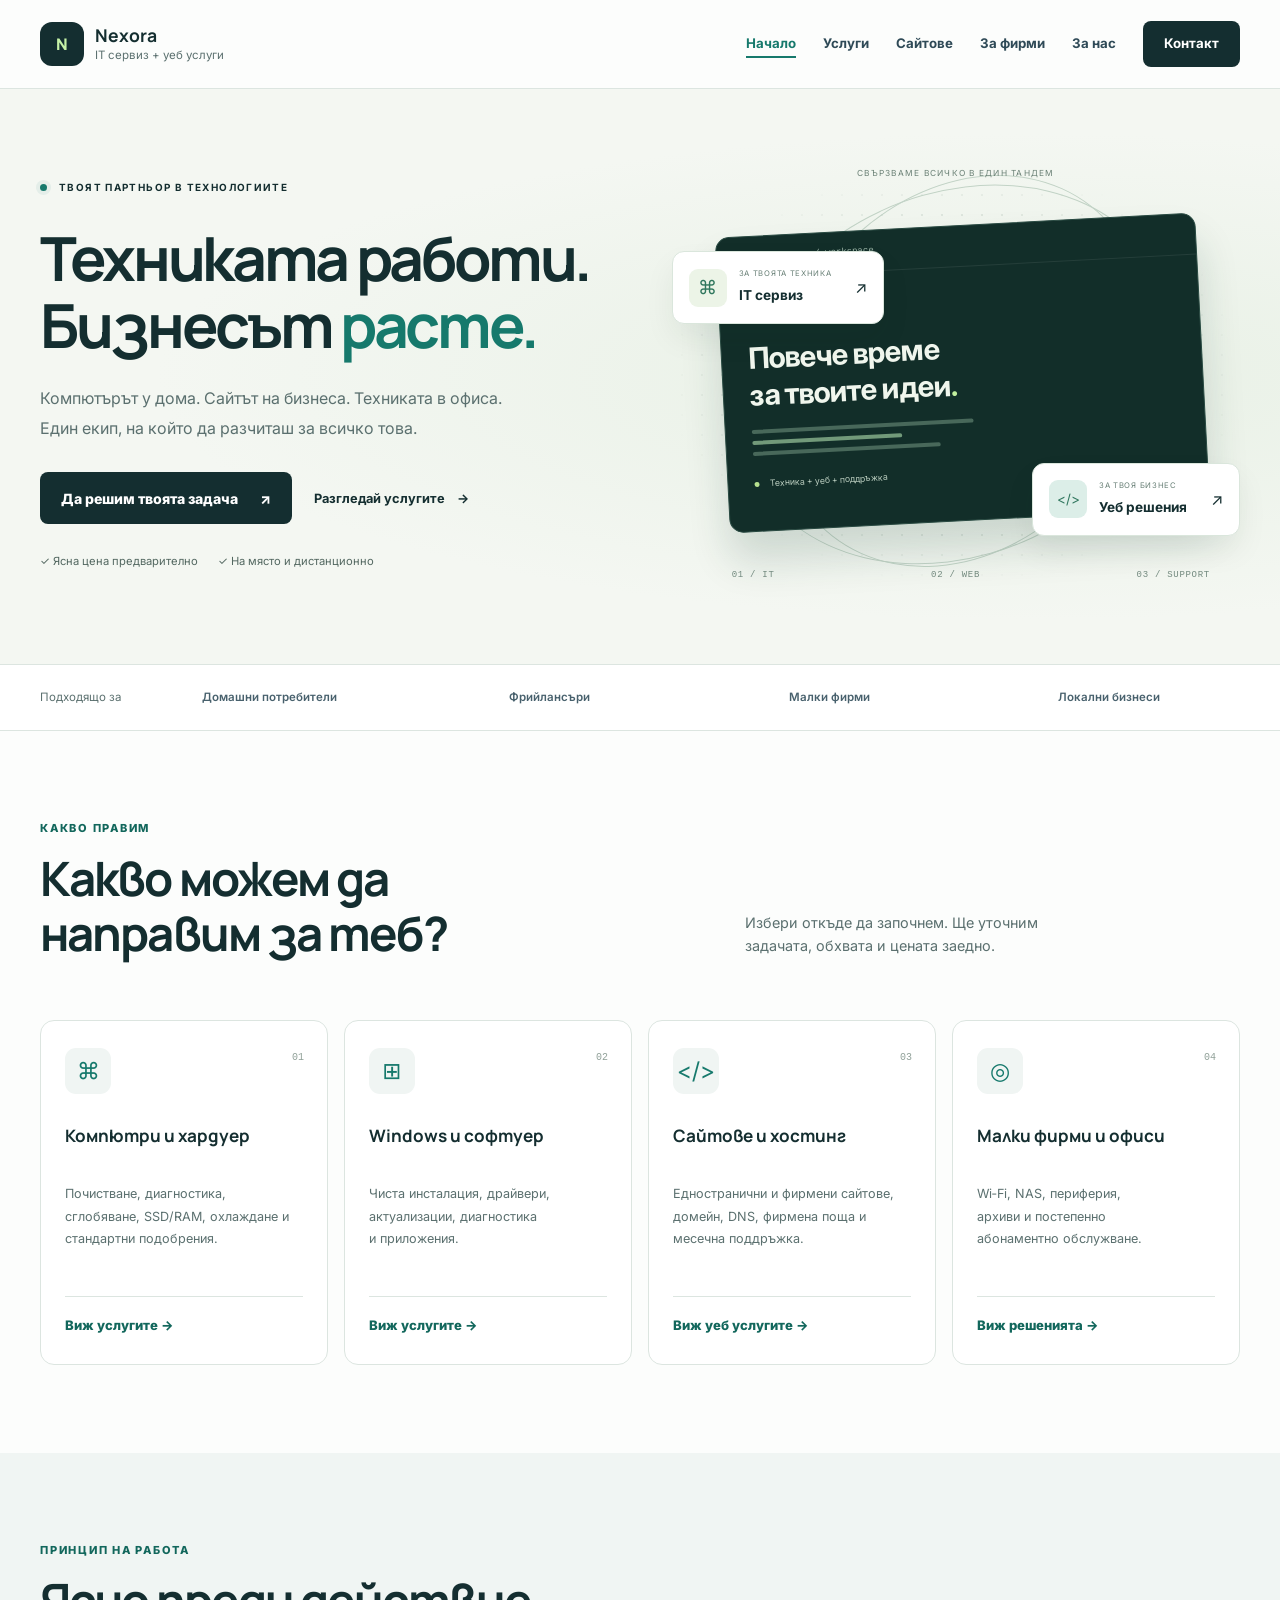
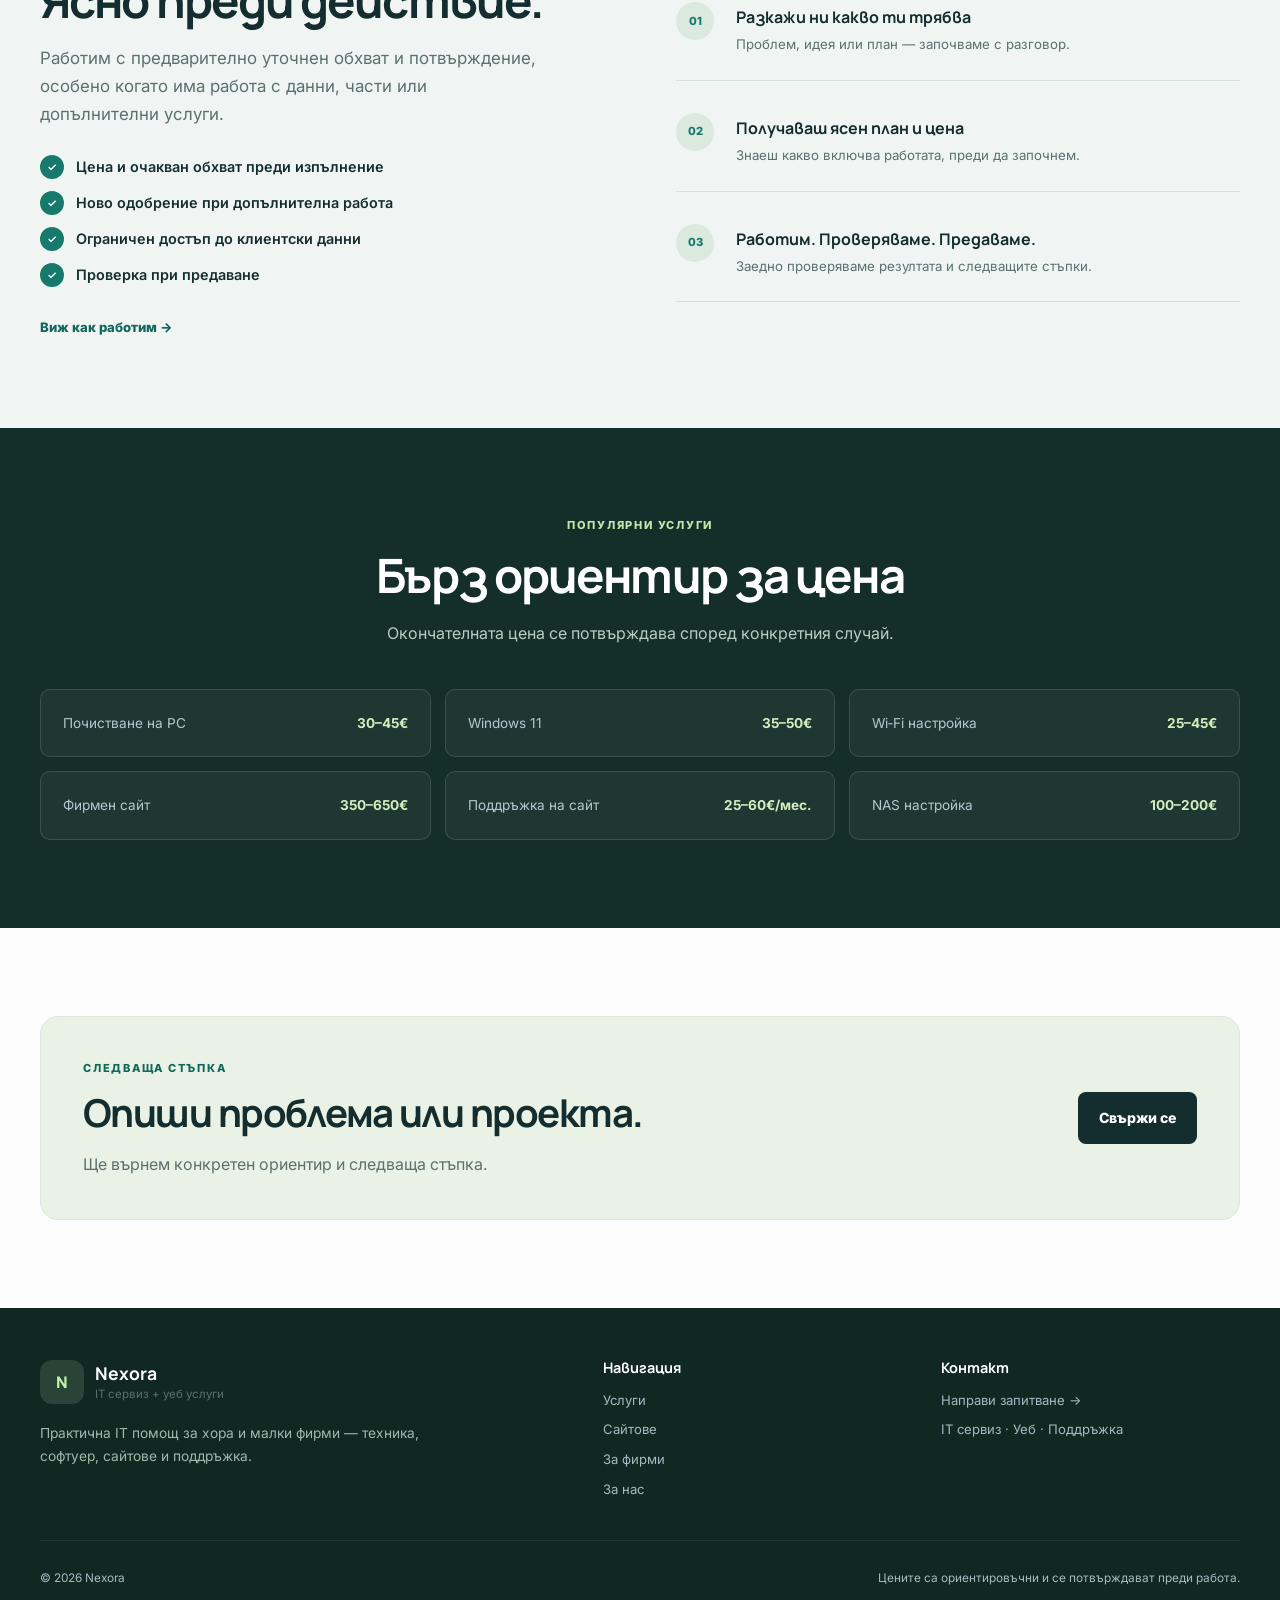
==== index.html @ 66989ac5 "first commit" ====
<!doctype html>
<html lang="bg">
  <head>
    <meta charset="utf-8" />
    <meta name="viewport" content="width=device-width,initial-scale=1" />
    <title>Nexora — IT сервиз, сайтове и поддръжка</title>
    <meta
      name="description"
      content="IT сервиз и уеб услуги за частни клиенти и малки фирми."
    />
    <meta name="theme-color" content="#0a1d27" />
    <link rel="stylesheet" href="assets/css/styles.css" />
  <link rel="icon" href="assets/favicon.svg" type="image/svg+xml" />
<link rel="stylesheet" href="assets/css/refresh.css" />
</head>
  <body>
<a class="skip-link" href="#main-content">Към съдържанието</a>
    <header class="site-header">
      <div class="container nav-wrap">
        <a class="brand" href="index.html"
          ><span class="brand-mark" aria-hidden="true">N</span
          ><span class="brand-text"
            ><strong>Nexora</strong
            ><small>IT сервиз + уеб услуги</small></span
          ></a
        ><button
          class="menu-toggle"
          aria-expanded="false"
          aria-controls="main-nav"
          aria-label="Отвори меню"
        >
          <span></span><span></span><span></span>
        </button>
        <nav class="main-nav" id="main-nav" aria-label="Основна навигация">
          <a href="index.html" aria-current="page">Начало</a><a href="services.html">Услуги</a
          ><a href="websites.html">Сайтове</a
          ><a href="business-support.html">За фирми</a
          ><a href="about.html">За нас</a
          ><a href="contact.html" class="nav-cta">Контакт</a>
        </nav>
      </div>
    </header>
    <main id="main-content">
      <section class="hero home-hero">
        <div class="container hero-grid">
          <div class="hero-copy">
            <p class="availability"><span class="status-dot"></span> ТВОЯТ ПАРТНЬОР В ТЕХНОЛОГИИТЕ</p>
            <h1>Техниката работи.<br>Бизнесът <span>расте.</span></h1>
            <p class="lead">Компютърът у дома. Сайтът на бизнеса. Техниката в офиса. Един екип, на който да разчиташ за всичко това.</p>
            <div class="hero-actions"><a class="btn btn-primary" href="contact.html">Да решим твоята задача <span aria-hidden="true">↗</span></a><a class="hero-secondary" href="services.html">Разгледай услугите <span aria-hidden="true">→</span></a></div>
            <div class="hero-assurances"><span>✓ Ясна цена предварително</span><span>✓ На място и дистанционно</span></div>
          </div>
          <div class="tech-scene" aria-label="Техника, уеб и поддръжка в един тандем">
            <div class="scene-grid"></div><div class="orbit orbit-one"></div><div class="orbit orbit-two"></div>
            <div class="scene-label">СВЪРЗВАМЕ ВСИЧКО В ЕДИН ТАНДЕМ</div>
            <div class="scene-window"><div class="window-top"><span></span><span></span><span></span><small>nexora / workspace</small></div><div class="window-content"><span class="window-kicker">ПО-МАЛКО IT ГРИЖИ</span><strong>Повече време<br>за твоите идеи<span>.</span></strong><div class="code-lines"><i></i><i></i><i></i></div><div class="window-bottom"><span class="status-dot"></span> Техника + уеб + поддръжка</div></div></div>
            <a class="floating-chip chip-hardware" href="services.html#hardware"><span class="chip-icon">⌘</span><span><small>ЗА ТВОЯТА ТЕХНИКА</small><strong>IT сервиз</strong></span><b>↗</b></a>
            <a class="floating-chip chip-web" href="websites.html"><span class="chip-icon">&lt;/&gt;</span><span><small>ЗА ТВОЯ БИЗНЕС</small><strong>Уеб решения</strong></span><b>↗</b></a>
            <div class="scene-caption"><span>01 / IT</span><span>02 / WEB</span><span>03 / SUPPORT</span></div>
          </div>
        </div>
      </section>
      <section class="logo-strip">
        <div class="container logo-strip-grid">
          <span>Подходящо за</span><strong>Домашни потребители</strong
          ><strong>Фрийлансъри</strong><strong>Малки фирми</strong
          ><strong>Локални бизнеси</strong>
        </div>
      </section>
      <section class="section">
        <div class="container">
          <div class="section-heading split-heading">
            <div>
              <p class="eyebrow">Какво правим</p>
              <h2>Какво можем да<br>направим за теб?</h2>
            </div>
            <p>
              Избери откъде да започнем. Ще уточним задачата, обхвата и цената заедно.
            </p>
          </div>
          <div class="feature-grid home-services">
            <a class="feature-card" href="services.html#hardware"
              ><span class="service-icon" aria-hidden="true">⌘</span><span class="card-index">01</span>
              <h3>Компютри и хардуер</h3>
              <p>
                Почистване, диагностика, сглобяване, SSD/RAM, охлаждане и
                стандартни подобрения.
              </p>
              <span class="text-link">Виж услугите →</span></a
            ><a class="feature-card" href="services.html#software"
              ><span class="service-icon" aria-hidden="true">⊞</span><span class="card-index">02</span>
              <h3>Windows и софтуер</h3>
              <p>
                Чиста инсталация, драйвери, актуализации, диагностика и
                приложения.
              </p>
              <span class="text-link">Виж услугите →</span></a
            ><a class="feature-card" href="websites.html"
              ><span class="service-icon" aria-hidden="true">&lt;/&gt;</span><span class="card-index">03</span>
              <h3>Сайтове и хостинг</h3>
              <p>
                Едностранични и фирмени сайтове, домейн, DNS, фирмена поща и
                месечна поддръжка.
              </p>
              <span class="text-link">Виж уеб услугите →</span></a
            ><a class="feature-card" href="business-support.html"
              ><span class="service-icon" aria-hidden="true">◎</span><span class="card-index">04</span>
              <h3>Малки фирми и офиси</h3>
              <p>
                Wi‑Fi, NAS, периферия, архиви и постепенно абонаментно
                обслужване.
              </p>
              <span class="text-link">Виж решенията →</span></a
            >
          </div>
        </div>
      </section>
      <section class="section alt">
        <div class="container two-col">
          <div>
            <p class="eyebrow">Принцип на работа</p>
            <h2>Ясно преди действие.</h2>
            <p class="copy">
              Работим с предварително уточнен обхват и потвърждение, особено
              когато има работа с данни, части или допълнителни услуги.
            </p>
            <div class="check-list">
              <div><span>✓</span>Цена и очакван обхват преди изпълнение</div>
              <div><span>✓</span>Ново одобрение при допълнителна работа</div>
              <div><span>✓</span>Ограничен достъп до клиентски данни</div>
              <div><span>✓</span>Проверка при предаване</div>
            </div>
            <a class="text-link" href="about.html">Виж как работим →</a>
          </div>
          <div class="working-steps">
            <article><span>01</span><div><h3>Разкажи ни какво ти трябва</h3><p>Проблем, идея или план — започваме с разговор.</p></div></article>
            <article><span>02</span><div><h3>Получаваш ясен план и цена</h3><p>Знаеш какво включва работата, преди да започнем.</p></div></article>
            <article><span>03</span><div><h3>Работим. Проверяваме. Предаваме.</h3><p>Заедно проверяваме резултата и следващите стъпки.</p></div></article>
          </div>
        </div>
      </section>
      <section class="section dark">
        <div class="container">
          <div class="section-heading centered">
            <p class="eyebrow">Популярни услуги</p>
            <h2>Бърз ориентир за цена</h2>
            <p class="light-copy">
              Окончателната цена се потвърждава според конкретния случай.
            </p>
          </div>
          <div class="quick-price-grid">
            <article>
              <span>Почистване на PC</span><strong>30–45€</strong>
            </article>
            <article><span>Windows 11</span><strong>35–50€</strong></article>
            <article>
              <span>Wi‑Fi настройка</span><strong>25–45€</strong>
            </article>
            <article><span>Фирмен сайт</span><strong>350–650€</strong></article>
            <article>
              <span>Поддръжка на сайт</span><strong>25–60€/мес.</strong>
            </article>
            <article>
              <span>NAS настройка</span><strong>100–200€</strong>
            </article>
          </div>
        </div>
      </section>
      <section class="section">
        <div class="container cta-card">
          <div>
            <p class="eyebrow">Следваща стъпка</p>
            <h2>Опиши проблема или проекта.</h2>
            <p>Ще върнем конкретен ориентир и следваща стъпка.</p>
          </div>
          <a class="btn btn-primary" href="contact.html">Свържи се</a>
        </div>
      </section>
    </main>
    <footer class="site-footer">
      <div class="container footer-grid">
        <div>
          <div class="brand footer-brand">
            <span class="brand-mark" aria-hidden="true">N</span
            ><span class="brand-text"
              ><strong>Nexora</strong
              ><small>IT сервиз + уеб услуги</small></span
            >
          </div>
          <p class="footer-copy">
            Практична IT помощ за хора и малки фирми — техника, софтуер, сайтове
            и поддръжка.
          </p>
        </div>
        <div>
          <h4>Навигация</h4>
          <div class="footer-links">
            <a href="services.html">Услуги</a><a href="websites.html">Сайтове</a
            ><a href="business-support.html">За фирми</a
            ><a href="about.html">За нас</a>
          </div>
        </div>
        <div>
          <h4>Контакт</h4>
          <div class="footer-links">
            <a href="contact.html">Направи запитване →</a><span>IT сервиз · Уеб · Поддръжка</span>
          </div>
        </div>
        <div class="footer-bottom">
          <span>© <span id="year"></span> Nexora</span
          ><span>Цените са ориентировъчни и се потвърждават преди работа.</span>
        </div>
      </div>
    </footer>
    <script src="assets/js/main.js"></script>
  </body>
</html>
---- assets/css/styles.css ----
@import url('https://fonts.googleapis.com/css2?family=Inter:wght@400;500;600;700;800&family=Manrope:wght@600;700;800&display=swap');
:root{--bg:#f7fafb;--surface:#fff;--soft:#eef5f6;--ink:#0a1d27;--muted:#627985;--line:#d8e5e8;--accent:#16a7a1;--accent-dark:#0e817d;--accent-soft:#def5f3;--dark:#071923;--dark2:#0c2a37;--shadow:0 20px 60px rgba(10,29,39,.10);--radius:22px}
*{box-sizing:border-box}html{scroll-behavior:smooth}body{margin:0;font-family:Inter,system-ui,-apple-system,BlinkMacSystemFont,"Segoe UI",sans-serif;color:var(--ink);background:var(--bg);line-height:1.65;-webkit-font-smoothing:antialiased}a{color:inherit;text-decoration:none}button,input,select,textarea{font:inherit}.container{width:min(1160px,calc(100% - 40px));margin-inline:auto}.narrow{max-width:900px}.section{padding:96px 0}.eyebrow{margin:0 0 14px;color:var(--accent-dark);font-size:.76rem;font-weight:800;letter-spacing:.14em;text-transform:uppercase}h1,h2,h3,h4{font-family:Manrope,Inter,sans-serif;margin-top:0;line-height:1.08}h1{margin-bottom:24px;font-size:clamp(3rem,7vw,6.6rem);letter-spacing:-.055em}h2{margin-bottom:18px;font-size:clamp(2.15rem,4.4vw,4rem);letter-spacing:-.04em}h3{margin-bottom:12px;font-size:1.25rem}.lead,.copy{color:var(--muted);font-size:1.06rem}.lead{max-width:760px;font-size:1.16rem}.site-header{position:sticky;top:0;z-index:80;border-bottom:1px solid rgba(216,229,232,.85);background:rgba(247,250,251,.9);backdrop-filter:blur(18px)}.nav-wrap{display:flex;min-height:78px;align-items:center;justify-content:space-between;gap:24px}.brand{display:inline-flex;align-items:center;gap:11px}.brand-mark{display:grid;width:44px;height:44px;place-items:center;border-radius:13px;color:#fff;background:linear-gradient(135deg,var(--accent),#64d3cd);font-family:Manrope;font-weight:800;box-shadow:0 10px 28px rgba(22,167,161,.24)}.brand-text{display:flex;flex-direction:column;line-height:1.1}.brand-text strong{font-family:Manrope}.brand-text small{margin-top:4px;color:var(--muted);font-size:.72rem}.main-nav{display:flex;align-items:center;gap:22px;font-size:.9rem;font-weight:700}.main-nav a:not(.nav-cta){color:#2f4a57}.nav-cta{padding:11px 16px;border-radius:12px;color:#fff;background:var(--ink)}.menu-toggle{display:none;width:44px;height:44px;padding:10px;border:0;background:transparent}.menu-toggle span{display:block;height:2px;margin:6px 0;background:var(--ink)}
.hero{overflow:hidden;padding:88px 0 96px;background:radial-gradient(circle at 83% 10%,rgba(22,167,161,.15),transparent 28rem),linear-gradient(180deg,#fbfdfd,#f5f9fa)}.hero-grid{display:grid;grid-template-columns:1.08fr .92fr;gap:70px;align-items:center}.hero h1 span{color:var(--accent)}.hero-actions{display:flex;flex-wrap:wrap;gap:12px;margin:30px 0 42px}.btn{display:inline-flex;min-height:50px;align-items:center;justify-content:center;padding:0 20px;border:1px solid transparent;border-radius:14px;cursor:pointer;font-weight:800;transition:.2s}.btn:hover{transform:translateY(-2px)}.btn-primary{color:#fff;background:linear-gradient(135deg,var(--accent),var(--accent-dark));box-shadow:0 12px 30px rgba(22,167,161,.22)}.btn-secondary{border-color:var(--line);background:#fff}.btn-light{color:var(--ink);background:#fff}.full{width:100%}.trust-row{display:grid;grid-template-columns:repeat(3,1fr);gap:14px}.trust-row div{padding-top:16px;border-top:1px solid var(--line)}.trust-row strong,.trust-row span{display:block}.trust-row span{margin-top:3px;color:var(--muted);font-size:.76rem}.hero-panel{position:relative;display:grid;gap:12px;padding:28px;border-radius:32px;background:linear-gradient(145deg,rgba(10,29,39,.99),rgba(10,45,59,.95));box-shadow:0 40px 90px rgba(6,30,41,.22);overflow:hidden}.hero-panel:after{content:"";position:absolute;width:240px;height:240px;border-radius:50%;top:-90px;right:-80px;background:rgba(22,167,161,.26);filter:blur(35px)}.panel-topline{position:relative;z-index:1;display:flex;align-items:center;gap:8px;color:#bfd1d8;font-size:.78rem}.status-dot{width:8px;height:8px;border-radius:50%;background:#4de09f;box-shadow:0 0 0 5px rgba(77,224,159,.12)}.panel-card{position:relative;z-index:1;display:flex;align-items:center;gap:15px;padding:18px;border:1px solid rgba(255,255,255,.08);border-radius:18px;color:#fff;background:rgba(255,255,255,.055)}.panel-card.featured{background:linear-gradient(135deg,rgba(22,167,161,.27),rgba(255,255,255,.06))}.panel-icon{display:grid;flex:0 0 auto;width:46px;height:46px;place-items:center;border-radius:13px;background:rgba(255,255,255,.08);font-family:Manrope;font-weight:800}.panel-card strong,.panel-card span{display:block}.panel-card span{margin-top:3px;color:#afc5cd;font-size:.78rem}
.logo-strip{border-block:1px solid var(--line);background:#fff}.logo-strip-grid{display:grid;grid-template-columns:auto repeat(4,1fr);gap:18px;align-items:center;padding:22px 0;color:#48616d;font-size:.8rem}.logo-strip-grid span{color:var(--muted)}.logo-strip-grid strong{text-align:center}.section-heading{max-width:780px;margin-bottom:42px}.section-heading>p:last-child{color:var(--muted)}.centered{margin-inline:auto;text-align:center}.split-heading{display:grid;grid-template-columns:1.1fr .9fr;max-width:none;gap:60px;align-items:end}.feature-grid{display:grid;grid-template-columns:repeat(2,1fr);gap:18px}.feature-card{padding:28px;border:1px solid var(--line);border-radius:var(--radius);background:#fff;box-shadow:0 8px 28px rgba(10,29,39,.035);transition:.2s}.feature-card:hover{transform:translateY(-3px);box-shadow:0 18px 40px rgba(10,29,39,.07)}.feature-number{display:inline-block;margin-bottom:26px;color:var(--accent);font-family:Manrope;font-size:.8rem;font-weight:800}.feature-card p{color:var(--muted)}.text-link{color:var(--accent-dark);font-weight:800}.alt{background:var(--soft)}.two-col{display:grid;grid-template-columns:1fr 1fr;gap:72px;align-items:center}.check-list{display:grid;gap:12px;margin:26px 0}.check-list div{display:flex;gap:12px;align-items:center;font-weight:600}.check-list span{display:grid;width:24px;height:24px;place-items:center;border-radius:50%;color:#fff;background:var(--accent);font-size:.7rem}.metric-panel{display:grid;grid-template-columns:1fr 1fr;gap:12px}.metric{padding:26px;border:1px solid var(--line);border-radius:18px;background:#fff}.metric strong,.metric span{display:block}.metric strong{font-size:2.4rem;font-family:Manrope}.metric span{margin-top:6px;color:var(--muted);font-size:.83rem}.dark{color:#fff;background:radial-gradient(circle at 10% 10%,rgba(22,167,161,.14),transparent 28rem),linear-gradient(135deg,var(--dark),var(--dark2))}.light-copy{color:#abc1ca}.quick-price-grid{display:grid;grid-template-columns:repeat(3,1fr);gap:14px}.quick-price-grid article{display:flex;justify-content:space-between;gap:18px;padding:22px;border:1px solid rgba(255,255,255,.08);border-radius:16px;background:rgba(255,255,255,.045)}.quick-price-grid span{color:#b5c8d0}.quick-price-grid strong{white-space:nowrap}.cta-card{display:flex;justify-content:space-between;align-items:center;gap:30px;padding:38px;border:1px solid var(--line);border-radius:26px;background:#fff;box-shadow:var(--shadow)}.cta-card h2{margin-bottom:10px}.cta-card p:last-child{margin-bottom:0;color:var(--muted)}
.page-hero{padding:88px 0 72px;background:linear-gradient(180deg,#fbfdfd,#f3f8f9)}.page-hero h1{font-size:clamp(3rem,6.5vw,5.8rem)}.subnav{position:sticky;top:78px;z-index:50;border-bottom:1px solid var(--line);background:rgba(255,255,255,.93);backdrop-filter:blur(16px)}.subnav-scroll{display:flex;gap:18px;overflow:auto;padding:14px 0;font-size:.84rem;font-weight:800}.subnav-scroll a{white-space:nowrap}.service-table{overflow:hidden;border:1px solid var(--line);border-radius:20px;background:#fff}.service-row{display:grid;grid-template-columns:1.1fr 1.8fr .5fr;gap:20px;padding:18px 20px;border-top:1px solid var(--line);align-items:start}.service-row:first-child{border-top:0}.service-head{color:#fff;background:var(--ink);font-size:.75rem;font-weight:800;text-transform:uppercase;letter-spacing:.07em}.service-row span:nth-child(2){color:var(--muted);font-size:.9rem}.service-row strong{text-align:right;white-space:nowrap}.cards-3{display:grid;grid-template-columns:repeat(3,1fr);gap:18px}.info-card{padding:26px;border:1px solid var(--line);border-radius:20px;background:#fff}.info-card p{color:var(--muted)}.info-card strong{display:block;margin-top:20px;color:var(--accent-dark)}.stack-list{display:grid;gap:12px}.stack-list article{display:flex;justify-content:space-between;gap:20px;padding:20px;border:1px solid var(--line);border-radius:16px;background:#fff}.stack-list p{margin:0;color:var(--muted);font-size:.84rem}.stack-list strong{white-space:nowrap}.dark-stack article{border-color:rgba(255,255,255,.08);background:rgba(255,255,255,.045)}.dark-stack p{color:#abc1ca}
.plan-grid{display:grid;grid-template-columns:repeat(3,1fr);gap:18px}.plan-card{position:relative;padding:30px;border:1px solid var(--line);border-radius:var(--radius);background:#fff}.plan-card.recommended{border-color:rgba(22,167,161,.42);box-shadow:0 18px 55px rgba(22,167,161,.1)}.plan-card h3{margin:4px 0 10px;font-size:2.4rem}.plan-card h3 small{color:var(--muted);font-size:.9rem}.plan-card>p{color:var(--muted)}.plan-card ul{margin:20px 0 0;padding:0;list-style:none}.plan-card li{padding:10px 0;border-top:1px solid var(--line);font-size:.88rem}.mini-label{display:inline-block;margin-bottom:8px;color:var(--accent-dark);font-size:.72rem;font-weight:800;letter-spacing:.08em;text-transform:uppercase}.badge{position:absolute;top:18px;right:18px;padding:6px 10px;border-radius:99px;color:var(--accent-dark);background:var(--accent-soft);font-size:.68rem;font-weight:800}.browser-mockup{padding:14px;border:1px solid rgba(10,29,39,.12);border-radius:24px;background:#fff;box-shadow:var(--shadow)}.browser-bar{display:flex;gap:7px;padding:6px 6px 14px}.browser-bar span{width:10px;height:10px;border-radius:50%;background:#d8e5e8}.mock-hero{padding:48px 34px;border-radius:16px;color:#fff;background:linear-gradient(135deg,var(--ink),#15495b)}.mock-hero small{color:#8adbd6;font-weight:800}.mock-hero h3{margin:14px 0;font-size:2.4rem}.mock-hero p{color:#b7c9d0}.mock-button{width:120px;height:36px;border-radius:10px;background:var(--accent)}.mock-grid{display:grid;grid-template-columns:repeat(3,1fr);gap:10px;padding-top:10px}.mock-grid div{height:78px;border-radius:12px;background:#eef4f5}.process-grid{display:grid;grid-template-columns:repeat(3,1fr);gap:14px}.process-grid article{padding:26px;border:1px solid var(--line);border-radius:18px;background:#fff}.process-grid span{display:inline-block;margin-bottom:28px;color:var(--accent);font-family:Manrope;font-weight:800}.process-grid p{margin-bottom:0;color:var(--muted);font-size:.88rem}.benefit-grid{display:grid;grid-template-columns:repeat(3,1fr);gap:18px}.benefit-grid article{padding:28px;border-top:3px solid var(--accent);border-radius:0 0 18px 18px;background:#fff;box-shadow:0 10px 30px rgba(10,29,39,.04)}.benefit-grid strong{color:var(--accent);font-family:Manrope;font-size:.8rem}.benefit-grid p{margin-bottom:0;color:var(--muted)}.quote-card{padding:36px;border-radius:22px;color:#fff;background:linear-gradient(135deg,var(--ink),#15495b)}.quote-card p{font-family:Manrope;font-size:1.8rem;line-height:1.25}.quote-card span{color:#8adbd6;font-size:.8rem;font-weight:700}.timeline{display:grid;gap:14px}.timeline div{padding:18px 20px;border-left:2px solid var(--accent);background:rgba(255,255,255,.04)}.timeline span{color:#68d9d3;font-size:.76rem;font-weight:800}.timeline p{margin:5px 0 0;color:#b2c7cf}
.contact-grid{display:grid;grid-template-columns:.9fr 1.1fr;gap:70px;align-items:start}.contact-cards{display:grid;gap:10px;margin-top:28px}.contact-cards a{display:flex;align-items:center;justify-content:space-between;gap:20px;padding:16px 18px;border:1px solid var(--line);border-radius:14px;background:#fff}.contact-cards span{color:var(--muted);font-size:.8rem}.contact-cards strong{font-size:.9rem}.contact-tip{margin-top:18px;padding:18px;border-radius:14px;background:var(--accent-soft);font-size:.86rem}.contact-tip p{margin:4px 0 0;color:#42636f}.contact-form{display:grid;gap:16px;padding:30px;border:1px solid var(--line);border-radius:24px;background:#fff;box-shadow:var(--shadow)}.form-grid{display:grid;grid-template-columns:1fr 1fr;gap:14px}.contact-form label{display:grid;gap:7px;font-size:.8rem;font-weight:800}.contact-form input,.contact-form select,.contact-form textarea{width:100%;padding:13px 14px;border:1px solid var(--line);border-radius:12px;outline:0;color:var(--ink);background:#fbfdfd}.contact-form textarea{resize:vertical;min-height:150px}.contact-form input:focus,.contact-form select:focus,.contact-form textarea:focus{border-color:rgba(22,167,161,.7);box-shadow:0 0 0 4px rgba(22,167,161,.1)}.contact-form small{color:var(--muted);text-align:center}.faq-list{max-width:880px;margin-inline:auto}.faq-list details{border-bottom:1px solid var(--line);background:#fff}.faq-list summary{cursor:pointer;padding:20px 0;font-weight:800;list-style:none}.faq-list details p{padding-bottom:20px;color:var(--muted)}
.site-footer{padding:52px 0 28px;color:#a6bac3;background:#06141b}.footer-grid{display:grid;grid-template-columns:1.4fr .8fr .8fr;gap:40px}.footer-brand .brand-text strong{color:#fff}.footer-copy{max-width:390px;margin-top:18px;color:#8198a3;font-size:.86rem}.site-footer h4{margin-bottom:14px;color:#fff;font-size:.9rem}.footer-links{display:grid;gap:8px;font-size:.82rem}.footer-bottom{grid-column:1/-1;display:flex;justify-content:space-between;gap:20px;padding-top:28px;border-top:1px solid rgba(255,255,255,.08);font-size:.74rem}
@media(max-width:980px){.hero-grid,.two-col,.contact-grid{grid-template-columns:1fr}.split-heading{grid-template-columns:1fr;gap:16px}.hero-grid{gap:46px}.cards-3,.plan-grid,.process-grid,.benefit-grid{grid-template-columns:repeat(2,1fr)}.quick-price-grid{grid-template-columns:repeat(2,1fr)}.footer-grid{grid-template-columns:1fr 1fr}.service-row{grid-template-columns:1fr 1.5fr .55fr}}
@media(max-width:760px){.container{width:min(100% - 28px,1160px)}.section{padding:70px 0}.menu-toggle{display:block}.main-nav{position:absolute;top:68px;left:14px;right:14px;display:none;flex-direction:column;align-items:stretch;gap:6px;padding:14px;border:1px solid var(--line);border-radius:16px;background:#fff;box-shadow:var(--shadow)}.main-nav.open{display:flex}.main-nav a{padding:10px 12px}.hero{padding-top:58px}.page-hero{padding-top:58px}.hero h1,.page-hero h1{font-size:clamp(3rem,16vw,5rem)}.trust-row,.feature-grid,.metric-panel,.cards-3,.plan-grid,.process-grid,.benefit-grid,.quick-price-grid,.footer-grid{grid-template-columns:1fr}.logo-strip-grid{grid-template-columns:1fr 1fr}.logo-strip-grid span{grid-column:1/-1}.logo-strip-grid strong{text-align:left}.cta-card{align-items:flex-start;flex-direction:column}.form-grid{grid-template-columns:1fr}.footer-bottom{flex-direction:column}.service-table{overflow:visible;border:0;background:transparent}.service-head{display:none}.service-row{display:grid;grid-template-columns:1fr;gap:8px;margin-bottom:12px;padding:20px;border:1px solid var(--line);border-radius:16px;background:#fff}.service-row span:first-child{font-weight:800}.service-row strong{text-align:left;color:var(--accent-dark)}}

.price-callout{display:flex;align-items:end;gap:14px;margin-top:30px}.price-callout span{color:var(--muted);font-size:.8rem}.price-callout strong{font-family:Manrope;font-size:2.4rem}.dark-stack article{border-color:rgba(255,255,255,.08);background:rgba(255,255,255,.045)}.dark-stack p{color:#abc1ca}.timeline{display:grid;gap:14px}.timeline div{padding:18px 20px;border-left:2px solid var(--accent);background:rgba(255,255,255,.04)}.timeline span{color:#68d9d3;font-size:.76rem;font-weight:800}.timeline p{margin:5px 0 0;color:#b2c7cf}
---- assets/css/refresh.css ----
/* Shared visual system */
.form-trap{position:absolute;left:-10000px;width:1px;height:1px;overflow:hidden}
.contact-form button:disabled{opacity:.65;cursor:wait;transform:none}
#send-status:empty{display:none}
#send-status{margin:0;padding:14px;border-radius:10px;font-size:.85rem;background:var(--soft)}
#send-status[data-state=error]{background:#fff0ed;color:#8c2c21}
#send-status[data-state=success]{background:#e1f1e9;color:#12675c}
:root{--bg:#fcfdfc;--soft:#f0f5f3;--ink:#142e30;--muted:#5b706f;--line:#dce5e0;--accent:#16796c;--accent-dark:#12675c;--accent-soft:#e1f1e9;--radius:18px;--shadow:0 16px 45px #153c3010}
body{background:var(--bg)}h2{font-size:clamp(2rem,3.7vw,3.25rem);line-height:1.15}p{text-wrap:pretty}.container{width:min(1200px,calc(100% - 64px))}.section{padding:88px 0}.site-header{background:#fcfdfcf2;border-color:var(--line)}.nav-wrap{min-height:88px}.brand-mark{background:var(--ink);box-shadow:none;border-radius:12px;color:#c6f2a7;letter-spacing:0;padding-right:0}.brand-text strong{font-size:1.1rem}.main-nav{gap:27px;font-size:.83rem}.main-nav a:hover,.main-nav a[aria-current=page]:not(.nav-cta){color:var(--accent)}.main-nav a[aria-current=page]:not(.nav-cta){text-decoration:underline;text-underline-offset:8px;text-decoration-thickness:2px}.nav-cta{border-radius:8px;background:var(--ink);padding:12px 21px}.btn{border-radius:8px;font-size:.88rem;gap:22px;min-height:52px}.btn-primary{background:var(--ink);box-shadow:none}.btn-primary:hover{background:var(--accent-dark)}.btn-secondary{background:transparent}.eyebrow{font-size:.69rem;letter-spacing:.16em}.skip-link{position:fixed;top:8px;left:8px;z-index:1000;padding:12px 20px;background:var(--ink);color:#fff;transform:translateY(-160%)}.skip-link:focus{transform:none}:focus-visible{outline:3px solid #158679;outline-offset:5px}section[id]{scroll-margin-top:155px}[hidden]{display:none!important}
.home-hero{background:#f4f7f2;padding:76px 0 66px;position:relative}.home-hero:before{content:"";position:absolute;inset:0;background:radial-gradient(ellipse at 80% 50%,#dcead980,transparent 60%);pointer-events:none}.hero-grid{position:relative;grid-template-columns:1.05fr 1fr;gap:35px}.availability{display:flex;align-items:center;gap:12px;font-size:.62rem;letter-spacing:.14em;font-weight:700;margin:0 0 30px}.availability .status-dot{background:var(--accent);box-shadow:0 0 0 4px #16796c12;width:7px;height:7px}.home-hero h1{font-size:clamp(3rem,4.75vw,4.5rem);line-height:1.1;letter-spacing:-.055em;margin-bottom:25px}.home-hero h1 span{color:var(--accent)}.home-hero .lead{max-width:470px;font-size:1rem;line-height:1.85}.hero-actions{align-items:center;margin:29px 0 28px;gap:22px}.hero-secondary{font-size:.8rem;font-weight:700;display:inline-flex;gap:12px;align-items:center}.hero-secondary:hover{text-decoration:underline}.hero-assurances{display:flex;flex-wrap:wrap;gap:20px;font-size:.7rem;color:#526760}.tech-scene{position:relative;height:420px;isolation:isolate}.scene-grid{position:absolute;inset:0;background-image:radial-gradient(#79938560 .9px,transparent .9px);background-size:20px 20px;mask-image:radial-gradient(ellipse,#000 30%,transparent 72%)}.orbit{position:absolute;border:1px solid #c2d3c6;border-radius:50%;left:10%;top:7%;width:80%;height:86%;transform:rotate(-25deg)}.orbit-two{left:21%;top:-1%;height:100%;width:60%;transform:rotate(38deg)}.scene-label{position:absolute;top:2px;left:50%;transform:translateX(-50%);font-size:.52rem;letter-spacing:.15em;white-space:nowrap;color:#6a8075}.scene-window{position:absolute;inset:60px 37px 64px 50px;border:1px solid #294a42;border-radius:14px;background:#122e29;box-shadow:0 28px 40px #153d3029;transform:rotate(-3deg);overflow:hidden}.window-top{padding:15px;display:flex;align-items:center;gap:5px;border-bottom:1px solid #ffffff14}.window-top>span{width:6px;height:6px;background:#688b7b;border-radius:50%}.window-top small{color:#9eb7a9;font:9px monospace;margin-left:12px}.window-content{padding:23px 26px}.window-kicker{color:#bddaa6;font-size:.52rem;letter-spacing:.18em}.window-content>strong{display:block;color:#f0f6ed;font-size:clamp(1.6rem,2.3vw,2rem);line-height:1.25;margin:13px 0 16px;letter-spacing:-.03em}.window-content>strong>span{color:#c2ef9e}.code-lines{display:grid;gap:7px}.code-lines i{height:4px;border-radius:2px;background:#48685a;width:52%}.code-lines i:nth-child(2){width:35%;background:#729a7a}.code-lines i:nth-child(3){width:44%}.window-bottom{display:flex;align-items:center;gap:10px;font-size:.55rem;color:#b7cabc;margin-top:21px}.window-bottom .status-dot{width:5px;height:5px;box-shadow:none;background:#b6e18f}.floating-chip{position:absolute;display:flex;align-items:center;gap:12px;padding:16px;background:#fff;border:1px solid #dae6dc;border-radius:12px;box-shadow:0 15px 30px #102e2710;transition:transform .2s}.floating-chip:hover{transform:translateY(-5px)}.floating-chip small{display:block;font-size:.48rem;letter-spacing:.09em;color:#698077}.floating-chip strong{font-size:.85rem}.floating-chip b{font-size:1rem;margin-left:12px;font-weight:400}.chip-icon{display:grid;place-items:center;width:38px;height:38px;border-radius:9px;background:#ecf4e7;color:#30775e;font-size:1.2rem}.chip-hardware{left:0;top:86px}.chip-web{bottom:49px;right:0}.chip-web .chip-icon{font-size:.85rem;background:#dceee8}.scene-caption{position:absolute;bottom:5px;left:60px;right:30px;display:flex;justify-content:space-between;color:#72897e;font:9px monospace;letter-spacing:.08em}
.logo-strip-grid{padding:23px 0;font-size:.72rem}.logo-strip-grid strong{font-weight:600}.split-heading{gap:100px}.split-heading>p{font-size:.9rem;max-width:340px;margin-bottom:20px}.home-services{grid-template-columns:repeat(4,1fr);gap:16px}.feature-card{position:relative;padding:27px 24px;box-shadow:none;border-radius:14px}.service-icon{display:grid;place-items:center;width:46px;height:46px;background:var(--soft);color:var(--accent);border-radius:11px;font-size:1.45rem;margin-bottom:30px}.card-index{position:absolute;right:23px;top:31px;color:#90a098;font:10px monospace}.home-services h3{font-size:1.07rem;line-height:1.35;min-height:2.7em}.home-services p{font-size:.79rem;line-height:1.8;min-height:7.2em}.text-link{font-size:.82rem}.home-services .text-link{display:block;border-top:1px solid var(--line);padding-top:18px;margin-top:22px}.feature-card:hover{border-color:#87b8a3;background:#fbfdf9;box-shadow:0 10px 24px #173a3010}.working-steps{display:grid;gap:8px}.working-steps article{display:flex;align-items:flex-start;gap:22px;padding:24px 0;border-bottom:1px solid #d4e1d8}.working-steps article>span{display:grid;place-items:center;flex:0 0 38px;height:38px;background:#dce9df;border-radius:50%;font-size:.7rem;color:var(--accent);font-weight:800}.working-steps h3{font-size:1rem;line-height:1.5;margin:3px 0 5px}.working-steps p{font-size:.83rem;color:var(--muted);margin:0}.dark{background:#142f2a}.dark .eyebrow{color:#c3e7a9}.dark .section-heading>p:last-child{color:#b7cdc2}.quick-price-grid article{border-color:#ffffff1f;border-radius:10px;font-size:.85rem}.quick-price-grid strong{color:#d4edbd}.cta-card{border-radius:18px;background:#eaf2e5;box-shadow:none;padding:42px}.cta-card h2{font-size:clamp(1.8rem,3vw,2.7rem)}.cta-card .btn{flex-shrink:0}.site-footer{background:#102722}.footer-brand .brand-mark{background:#294339}.footer-copy{color:#a3b8ac}.footer-links a:hover{color:#d1edb7;text-decoration:underline}.page-hero{background:#f1f5ef;padding:65px 0}.page-hero h1{font-size:clamp(2.7rem,5.3vw,4.6rem);max-width:950px;line-height:1.12}.page-hero .lead{font-size:1.05rem}.page-hero .hero-actions{margin-bottom:0}.subnav{top:88px}.subnav-scroll a:hover{color:var(--accent)}.plan-card{padding-top:48px}.plan-card h3{font-size:2.05rem}.plan-action{margin-top:22px}.badge{top:12px}.service-row:hover:not(.service-head){background:#f4f8f1}.service-finder{padding:24px 0;background:#fff;border-bottom:1px solid var(--line)}.service-finder .container{display:flex;align-items:center;gap:20px;flex-wrap:wrap}.service-finder label{font-size:.85rem;font-weight:700}.service-finder input{flex:1;min-width:220px;padding:12px 16px;border:1px solid var(--line);border-radius:8px;background:#f8faf7;color:var(--ink);max-width:440px}.service-finder p{font-size:.73rem;color:var(--muted);margin:0}.contact-form{box-shadow:none;border-radius:16px}.contact-method{display:grid;gap:4px;border-bottom:1px solid var(--line);padding:16px 0}.contact-method span{font-size:.75rem;color:var(--muted)}.contact-method strong{font-size:.95rem}.inquiry-result{padding-top:22px;border-top:1px solid var(--line)}.inquiry-result h3{font-size:1.1rem}.inquiry-result p{font-size:.82rem;color:var(--muted)}.inquiry-result button{margin-top:14px}.faq-list details{background:transparent}.faq-list summary{display:flex;gap:20px;justify-content:space-between}.faq-list summary:after{content:"+";font-size:1.3rem;color:var(--accent)}.faq-list details[open] summary:after{content:"−"}.faq-list p{margin-top:0}.check-list div{font-size:.9rem}.check-list span{flex:0 0 24px}.back-top{position:fixed;bottom:22px;right:22px;width:42px;height:42px;border-radius:50%;background:var(--ink);border:1px solid #ffffff50;color:#fff;cursor:pointer;z-index:60;box-shadow:var(--shadow)}
@media(min-width:981px){.home-hero{min-height:575px}}@media(max-width:1100px){.main-nav{gap:17px}.home-services{grid-template-columns:repeat(2,1fr)}.home-services p,.home-services h3{min-height:0}.hero-grid{gap:20px}.hero-actions{gap:15px}.home-hero h1{font-size:3.4rem}.floating-chip{padding:12px}.scene-window{left:28px;right:18px}}
@media(max-width:980px){.hero-grid{grid-template-columns:1fr}.hero-copy{max-width:670px}.home-hero h1{font-size:clamp(3rem,7vw,4.5rem)}.tech-scene{width:min(530px,100%);justify-self:center;margin-top:22px}.home-hero{padding:60px 0 45px}.two-col,.contact-grid{gap:35px}.split-heading{gap:15px}.split-heading>p{max-width:550px}.plan-grid{grid-template-columns:1fr}.plan-card{padding-top:48px}.plan-card h3{font-size:2.4rem}}
@media(max-width:760px){.container{width:calc(100% - 36px)}.nav-wrap{min-height:74px}.brand-text strong{font-size:1rem}.brand-text small{font-size:.63rem}.brand-mark{width:39px;height:39px}.main-nav{top:73px;border-radius:10px}.main-nav.open{display:flex}.main-nav a{padding:13px}.main-nav a[aria-current=page]:not(.nav-cta){background:var(--soft);text-decoration:none;border-radius:6px}.menu-toggle{cursor:pointer}.section{padding:58px 0}.home-hero{padding-top:45px}.availability{font-size:.55rem;margin-bottom:25px}.home-hero h1{font-size:clamp(2.8rem,9.4vw,4rem)}.home-hero .lead{font-size:.95rem}.hero-actions{gap:20px}.hero-assurances{gap:12px;font-size:.65rem}.tech-scene{height:350px}.scene-window{inset:49px 18px 47px 25px}.window-content{padding:19px 23px}.window-content>strong{font-size:1.7rem}.chip-hardware{top:66px;left:-3px}.chip-web{bottom:26px;right:-3px}.floating-chip{padding:10px;gap:8px}.floating-chip small{font-size:.4rem}.floating-chip strong{font-size:.75rem}.floating-chip b{margin-left:3px}.chip-icon{width:30px;height:30px}.scene-caption{bottom:-7px;left:20px;right:15px;font-size:8px}.window-kicker{font-size:.46rem}.window-bottom{margin-top:16px}.logo-strip-grid{gap:12px;font-size:.67rem}.home-services{grid-template-columns:1fr 1fr;gap:12px}.feature-card{padding:20px 16px}.home-services h3{font-size:.96rem}.home-services p{font-size:.75rem}.home-services .text-link{font-size:.72rem}.card-index{right:16px;top:26px}.service-icon{margin-bottom:24px}.subnav{top:74px}.subnav-scroll{gap:23px;font-size:.76rem}.page-hero{padding:46px 0}.page-hero h1{font-size:clamp(2.5rem,9vw,3.8rem)}.cta-card{padding:28px}.cta-card .btn{width:100%}.quick-price-grid{grid-template-columns:1fr}.form-grid{grid-template-columns:1fr}.contact-form{padding:22px}.service-finder .container{gap:12px}.service-finder input{min-width:100%}.contact-tip{font-size:.8rem}.footer-bottom{gap:10px}.stack-list article{gap:12px}.stack-list h3{font-size:1rem}}
@media(max-width:380px){.home-services{grid-template-columns:1fr}.hero-assurances{flex-direction:column}.hero-actions .btn{width:100%}.tech-scene{height:340px}.scene-label{font-size:.43rem}.quick-price-grid article{padding:18px 14px}.home-hero h1{font-size:2.65rem}}
@media(prefers-reduced-motion:reduce){html{scroll-behavior:auto}*,*:before,*:after{transition:none!important;animation:none!important}}
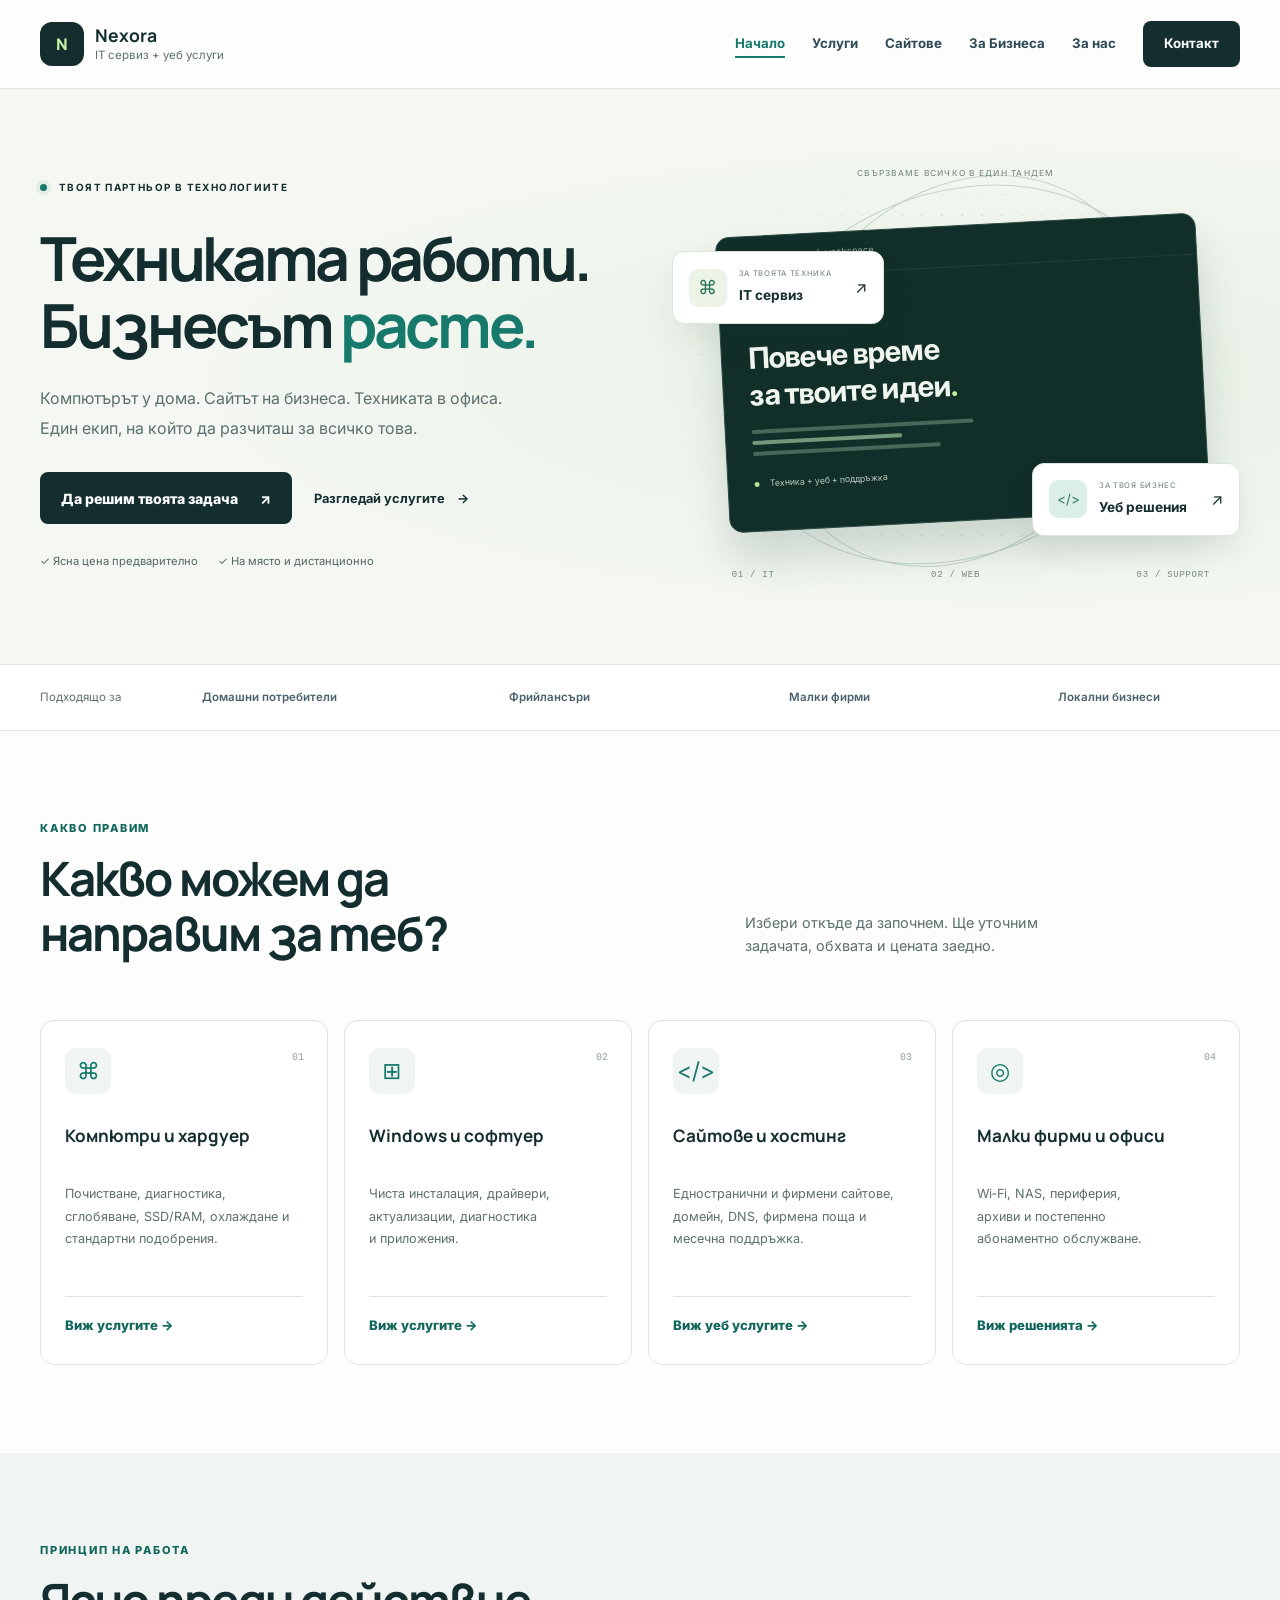
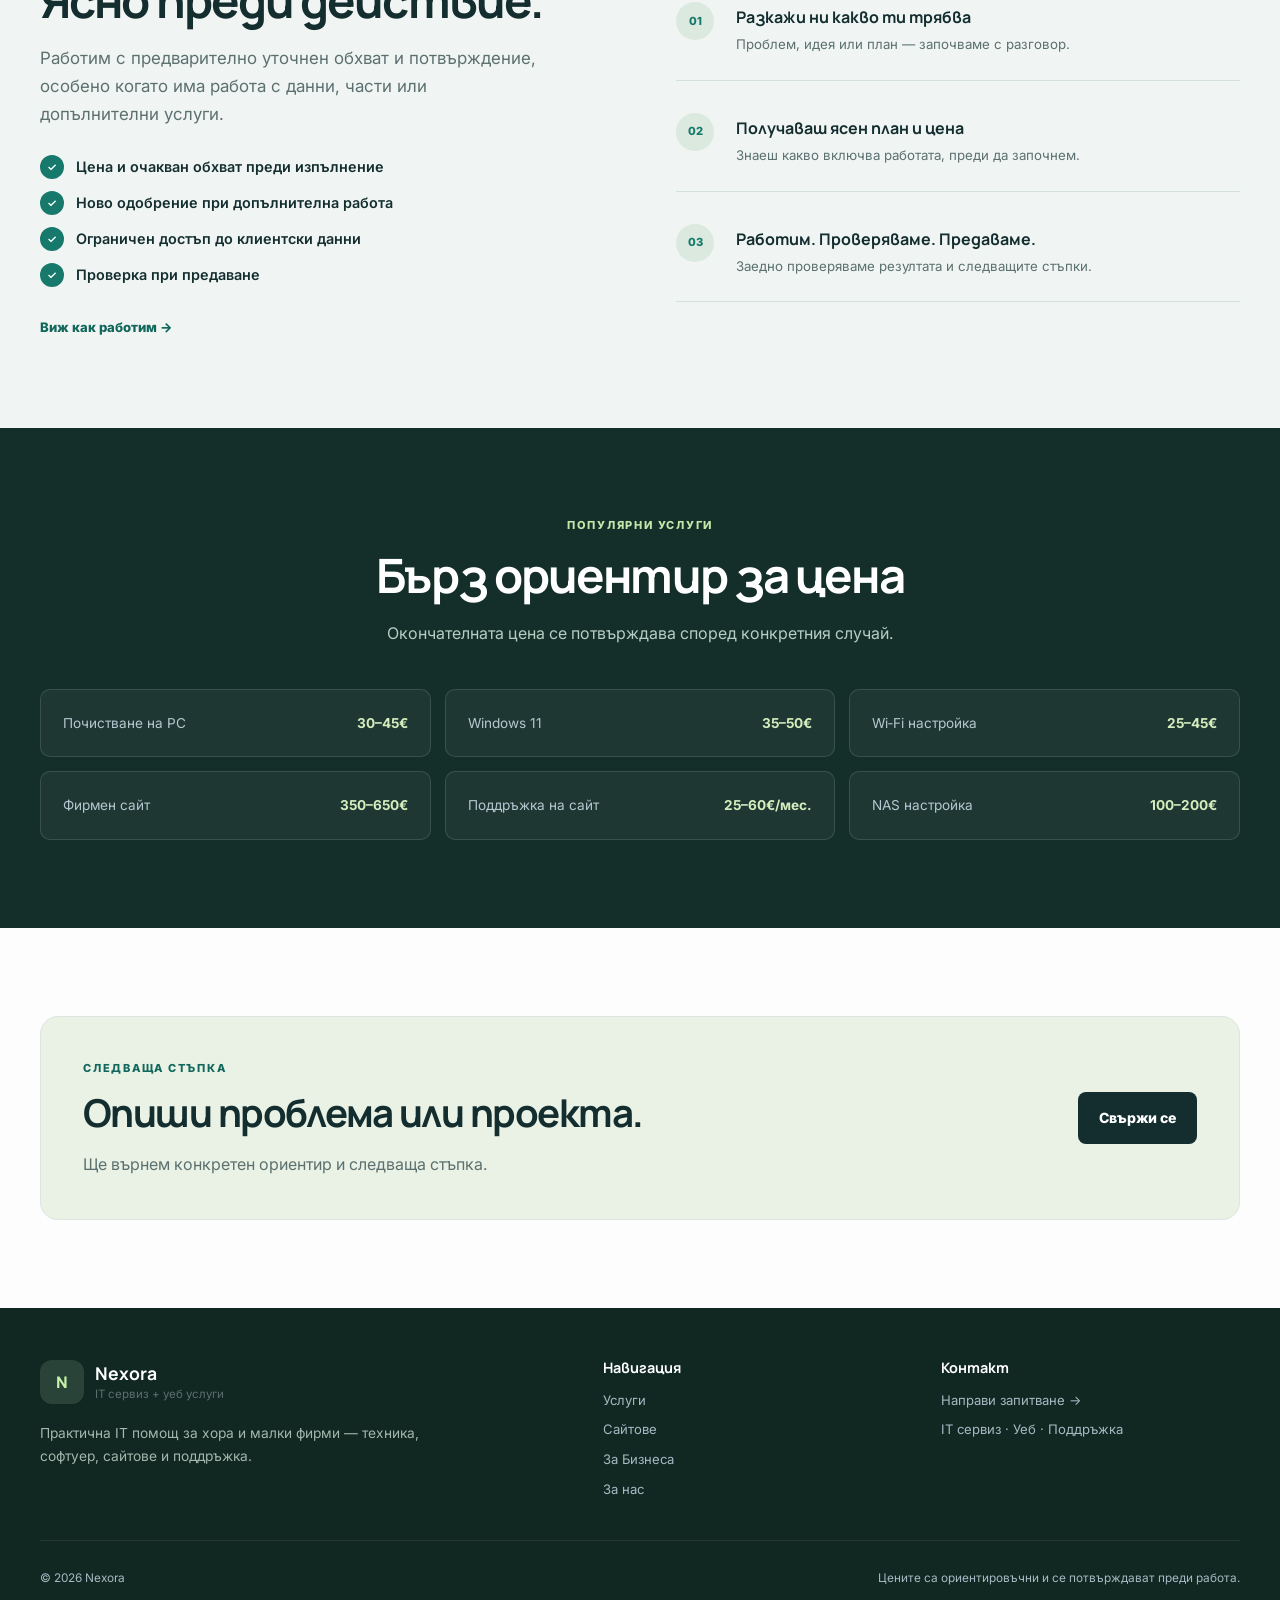
==== commit fee46cc2: "Update navigation links and text for business support section across multiple HTML files" ====
--- a/index.html
+++ b/index.html
@@ -34,7 +34,7 @@
         <nav class="main-nav" id="main-nav" aria-label="Основна навигация">
           <a href="index.html" aria-current="page">Начало</a><a href="services.html">Услуги</a
           ><a href="websites.html">Сайтове</a
-          ><a href="business-support.html">За фирми</a
+          ><a href="business-support.html">За Бизнеса</a
           ><a href="about.html">За нас</a
           ><a href="contact.html" class="nav-cta">Контакт</a>
         </nav>
@@ -196,7 +196,7 @@
           <h4>Навигация</h4>
           <div class="footer-links">
             <a href="services.html">Услуги</a><a href="websites.html">Сайтове</a
-            ><a href="business-support.html">За фирми</a
+            ><a href="business-support.html">За Бизнеса</a
             ><a href="about.html">За нас</a>
           </div>
         </div>
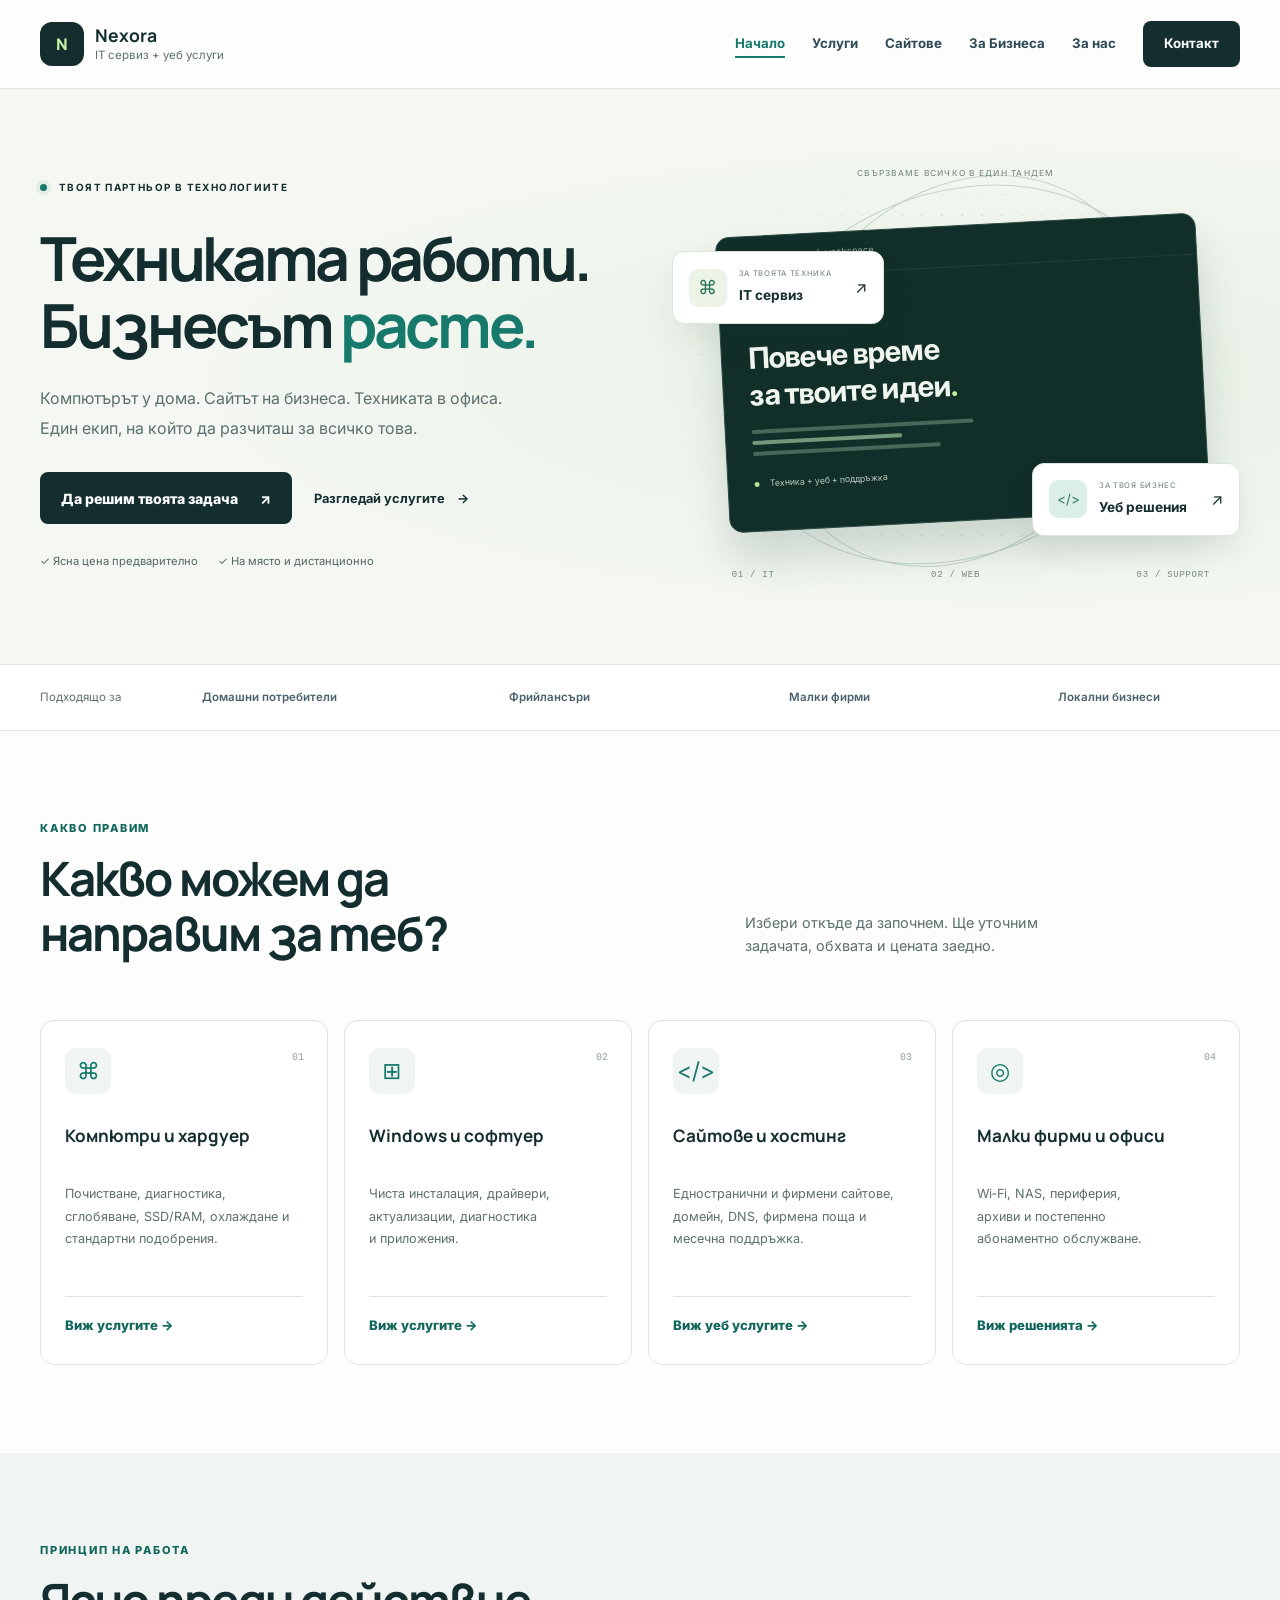
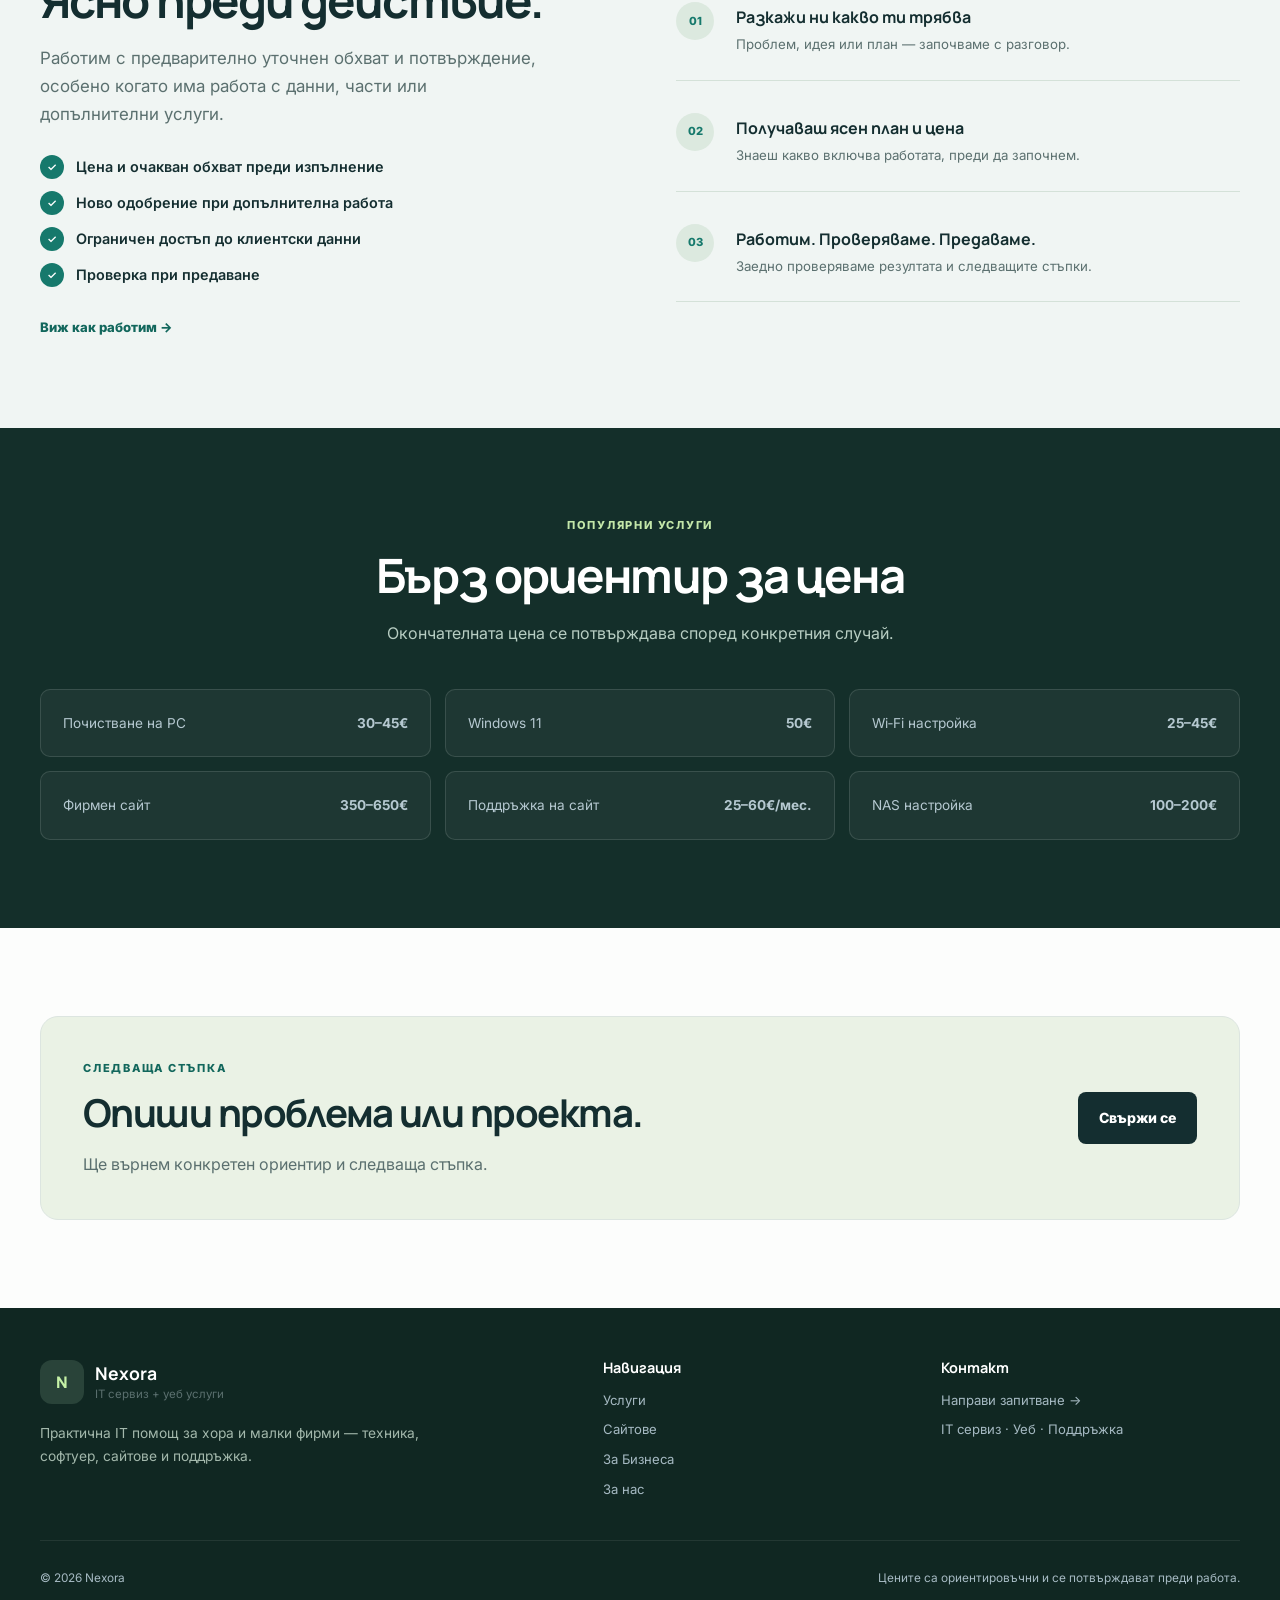
==== commit a8454593: "Update HTML metadata and structure across multiple files; add price synchronization script and data" ====
--- a/index.html
+++ b/index.html
@@ -3,16 +3,42 @@
   <head>
     <meta charset="utf-8" />
     <meta name="viewport" content="width=device-width,initial-scale=1" />
-    <title>Nexora — IT сервиз, сайтове и поддръжка</title>
-    <meta
-      name="description"
-      content="IT сервиз и уеб услуги за частни клиенти и малки фирми."
-    />
-    <meta name="theme-color" content="#0a1d27" />
+    <title>IT сервиз и изработка на сайтове | Nexora</title>
+    <meta name="description" content="Nexora — IT сервиз, компютърна диагностика, инсталация на Windows 11, изработка на сайтове и IT поддръжка за малки фирми." />
+    <meta name="robots" content="index, follow" />
+    <link rel="canonical" href="https://nexorasupport.org/" />
+    <meta name="theme-color" content="#142e30" />
+
+    <!-- Open Graph -->
+    <meta property="og:type" content="website" />
+    <meta property="og:url" content="https://nexorasupport.org/" />
+    <meta property="og:title" content="IT сервиз и изработка на сайтове | Nexora" />
+    <meta property="og:description" content="Nexora — IT сервиз, компютърна диагностика, инсталация на Windows 11, изработка на сайтове и IT поддръжка за малки фирми." />
+    <meta property="og:image" content="https://nexorasupport.org/assets/img/og-image.jpg" />
+    <!-- Twitter / X -->
+    <meta name="twitter:card" content="summary_large_image" />
+    <meta name="twitter:title" content="IT сервиз и изработка на сайтове | Nexora" />
+    <meta name="twitter:description" content="Nexora — IT сервиз, компютърна диагностика, инсталация на Windows 11, изработка на сайтове и IT поддръжка за малки фирми." />
+    <meta name="twitter:image" content="https://nexorasupport.org/assets/img/og-image.jpg" />
+
+    <link rel="icon" href="assets/favicon.svg" type="image/svg+xml" />
     <link rel="stylesheet" href="assets/css/styles.css" />
-  <link rel="icon" href="assets/favicon.svg" type="image/svg+xml" />
-<link rel="stylesheet" href="assets/css/refresh.css" />
-</head>
+    <link rel="stylesheet" href="assets/css/refresh.css" />
+
+    <!-- Structured data: ProfessionalService -->
+    <script type="application/ld+json">
+    {
+      "@context": "https://schema.org",
+      "@type": "ProfessionalService",
+      "name": "Nexora",
+      "description": "IT сервиз, компютърна диагностика, изработка на сайтове и IT поддръжка за малки фирми.",
+      "url": "https://nexorasupport.org/",
+      "logo": "https://nexorasupport.org/assets/favicon.svg",
+      "areaServed": "BG",
+      "serviceType": ["IT сервиз", "Компютърен сервиз", "Изработка на сайтове", "IT поддръжка"]
+    }
+    </script>
+  </head>
   <body>
 <a class="skip-link" href="#main-content">Към съдържанието</a>
     <header class="site-header">
@@ -150,18 +176,22 @@
           </div>
           <div class="quick-price-grid">
             <article>
-              <span>Почистване на PC</span><strong>30–45€</strong>
-            </article>
-            <article><span>Windows 11</span><strong>35–50€</strong></article>
-            <article>
-              <span>Wi‑Fi настройка</span><strong>25–45€</strong>
-            </article>
-            <article><span>Фирмен сайт</span><strong>350–650€</strong></article>
-            <article>
-              <span>Поддръжка на сайт</span><strong>25–60€/мес.</strong>
-            </article>
-            <article>
-              <span>NAS настройка</span><strong>100–200€</strong>
+              <span>Почистване на PC</span><strong><span data-price="pc_cleaning">30–45€</span></strong>
+            </article>
+            <article>
+              <span>Windows 11</span><strong><span data-price="windows_clean">50€</span></strong>
+            </article>
+            <article>
+              <span>Wi‑Fi настройка</span><strong><span data-price="wifi_router">25–45€</span></strong>
+            </article>
+            <article>
+              <span>Фирмен сайт</span><strong><span data-price="website_company_approx">350–650€</span></strong>
+            </article>
+            <article>
+              <span>Поддръжка на сайт</span><strong><span data-price="website_maintenance">25–60€/мес.</span></strong>
+            </article>
+            <article>
+              <span>NAS настройка</span><strong><span data-price="nas_setup">100–200€</span></strong>
             </article>
           </div>
         </div>
